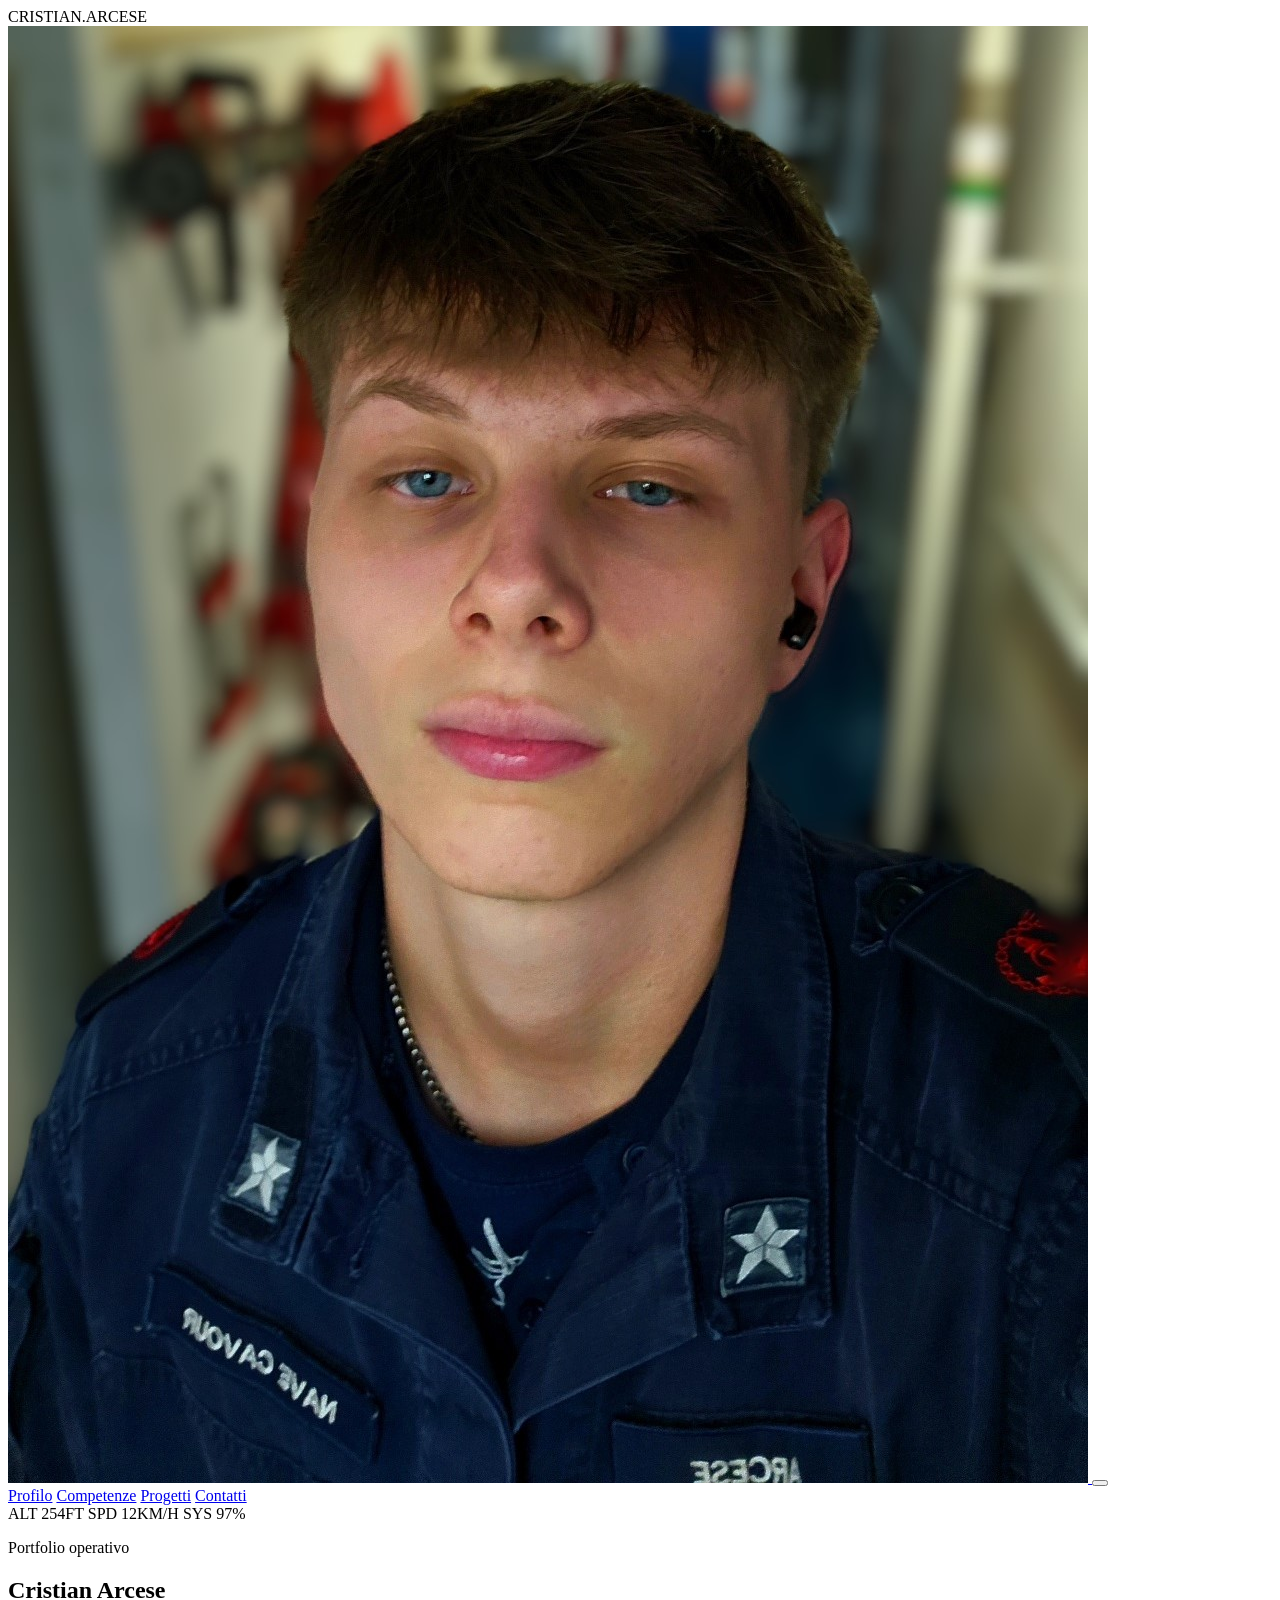
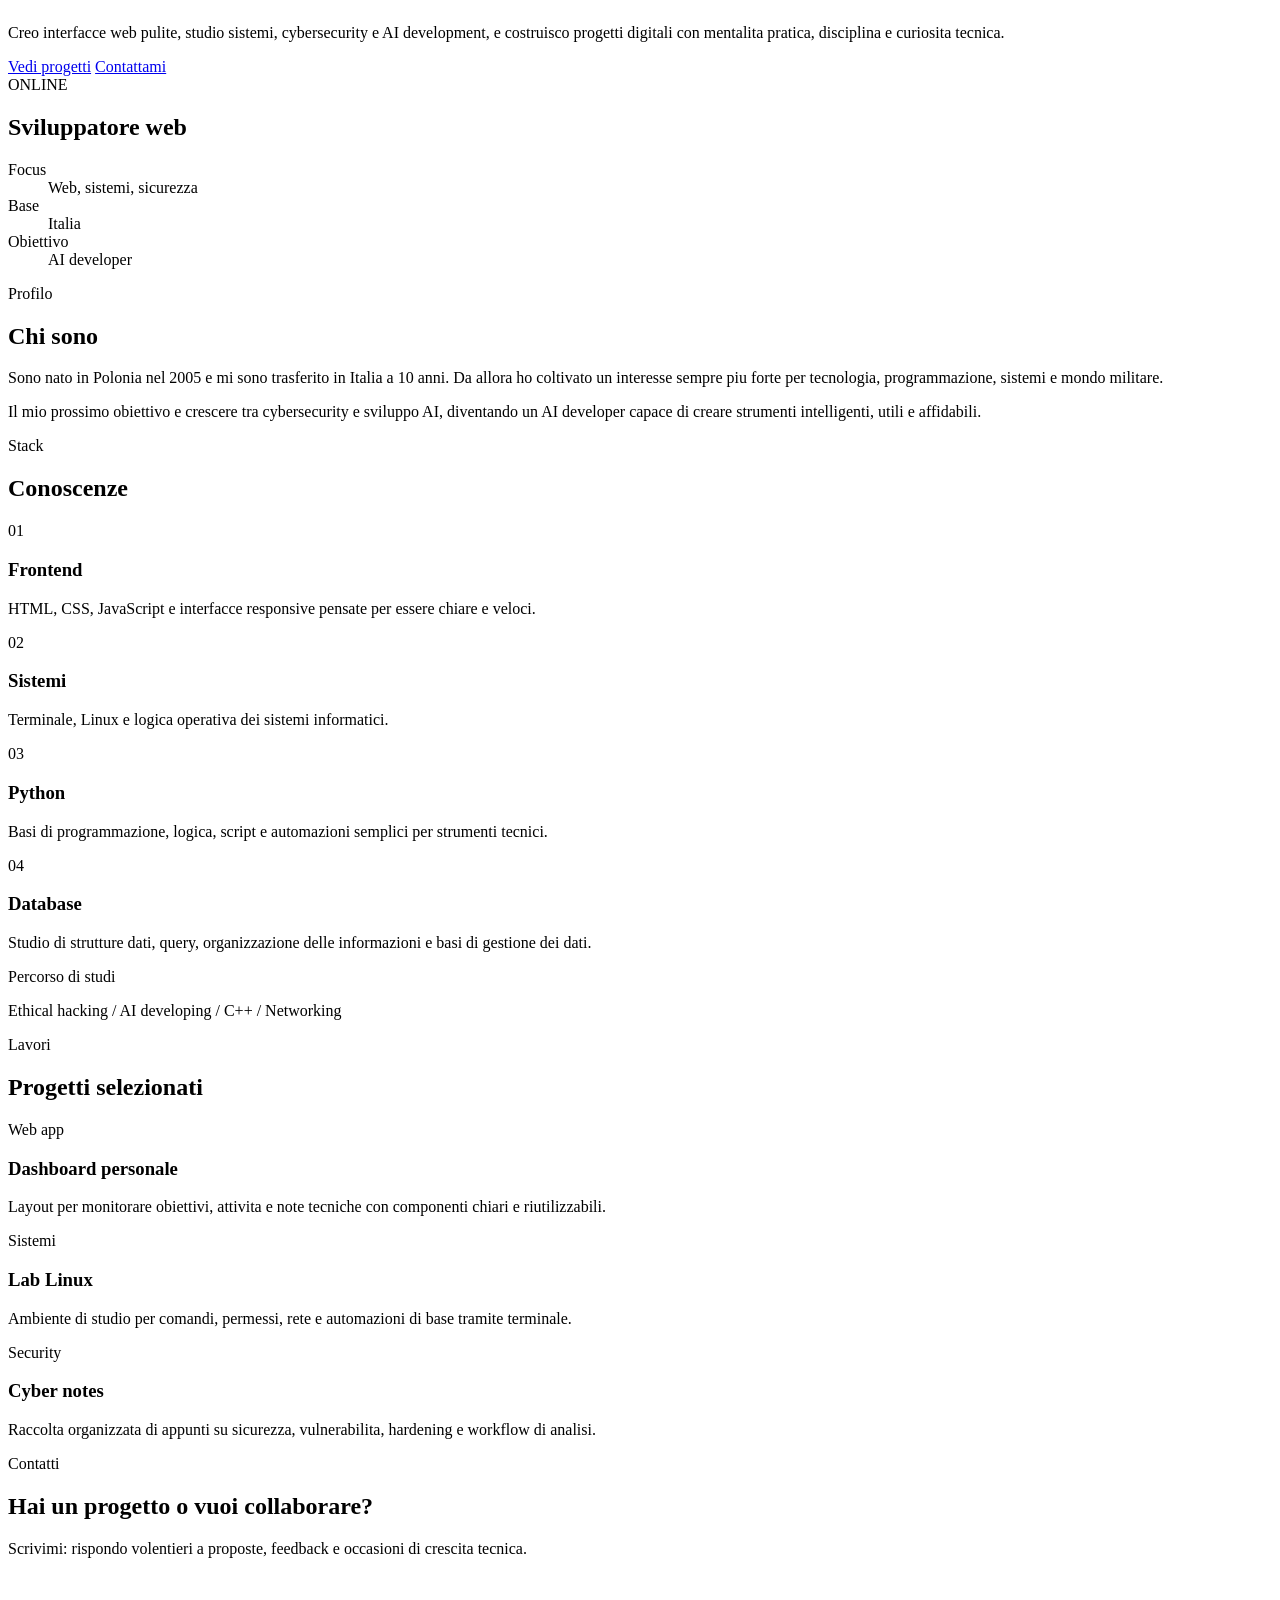
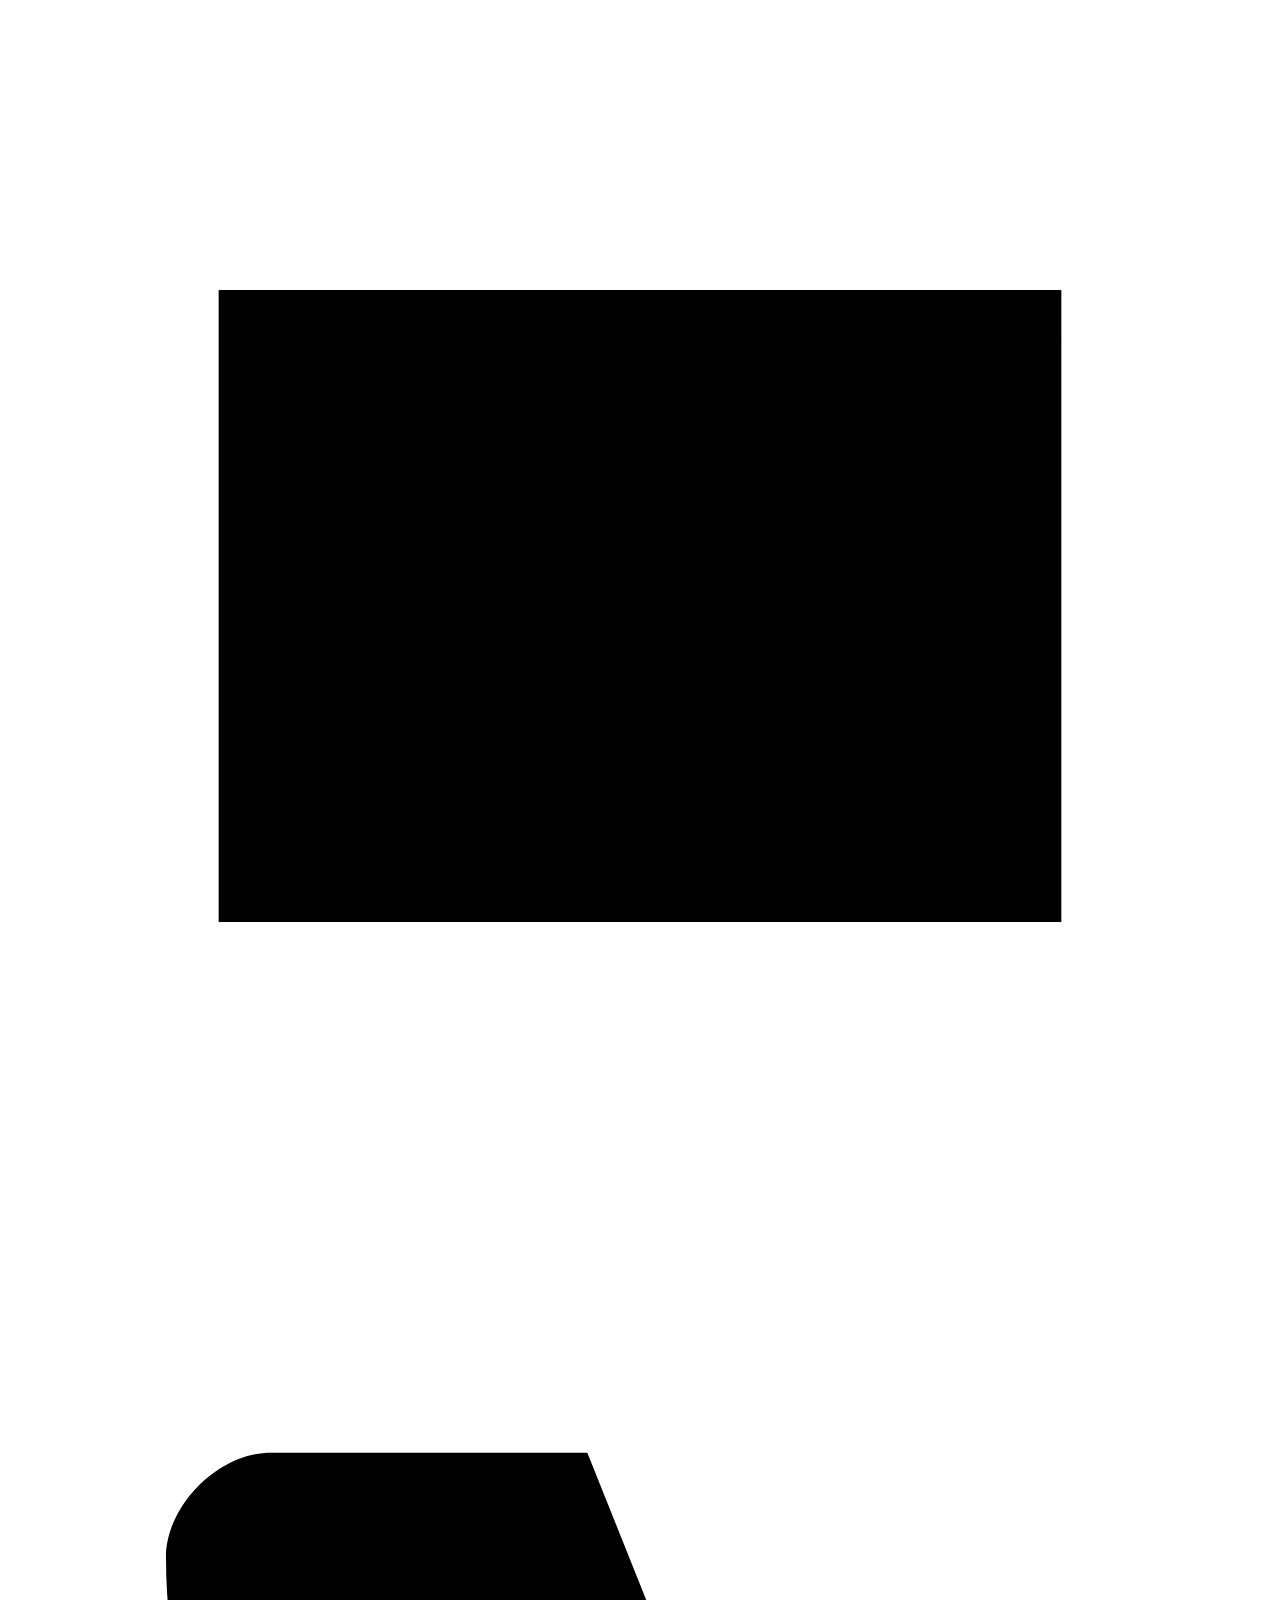
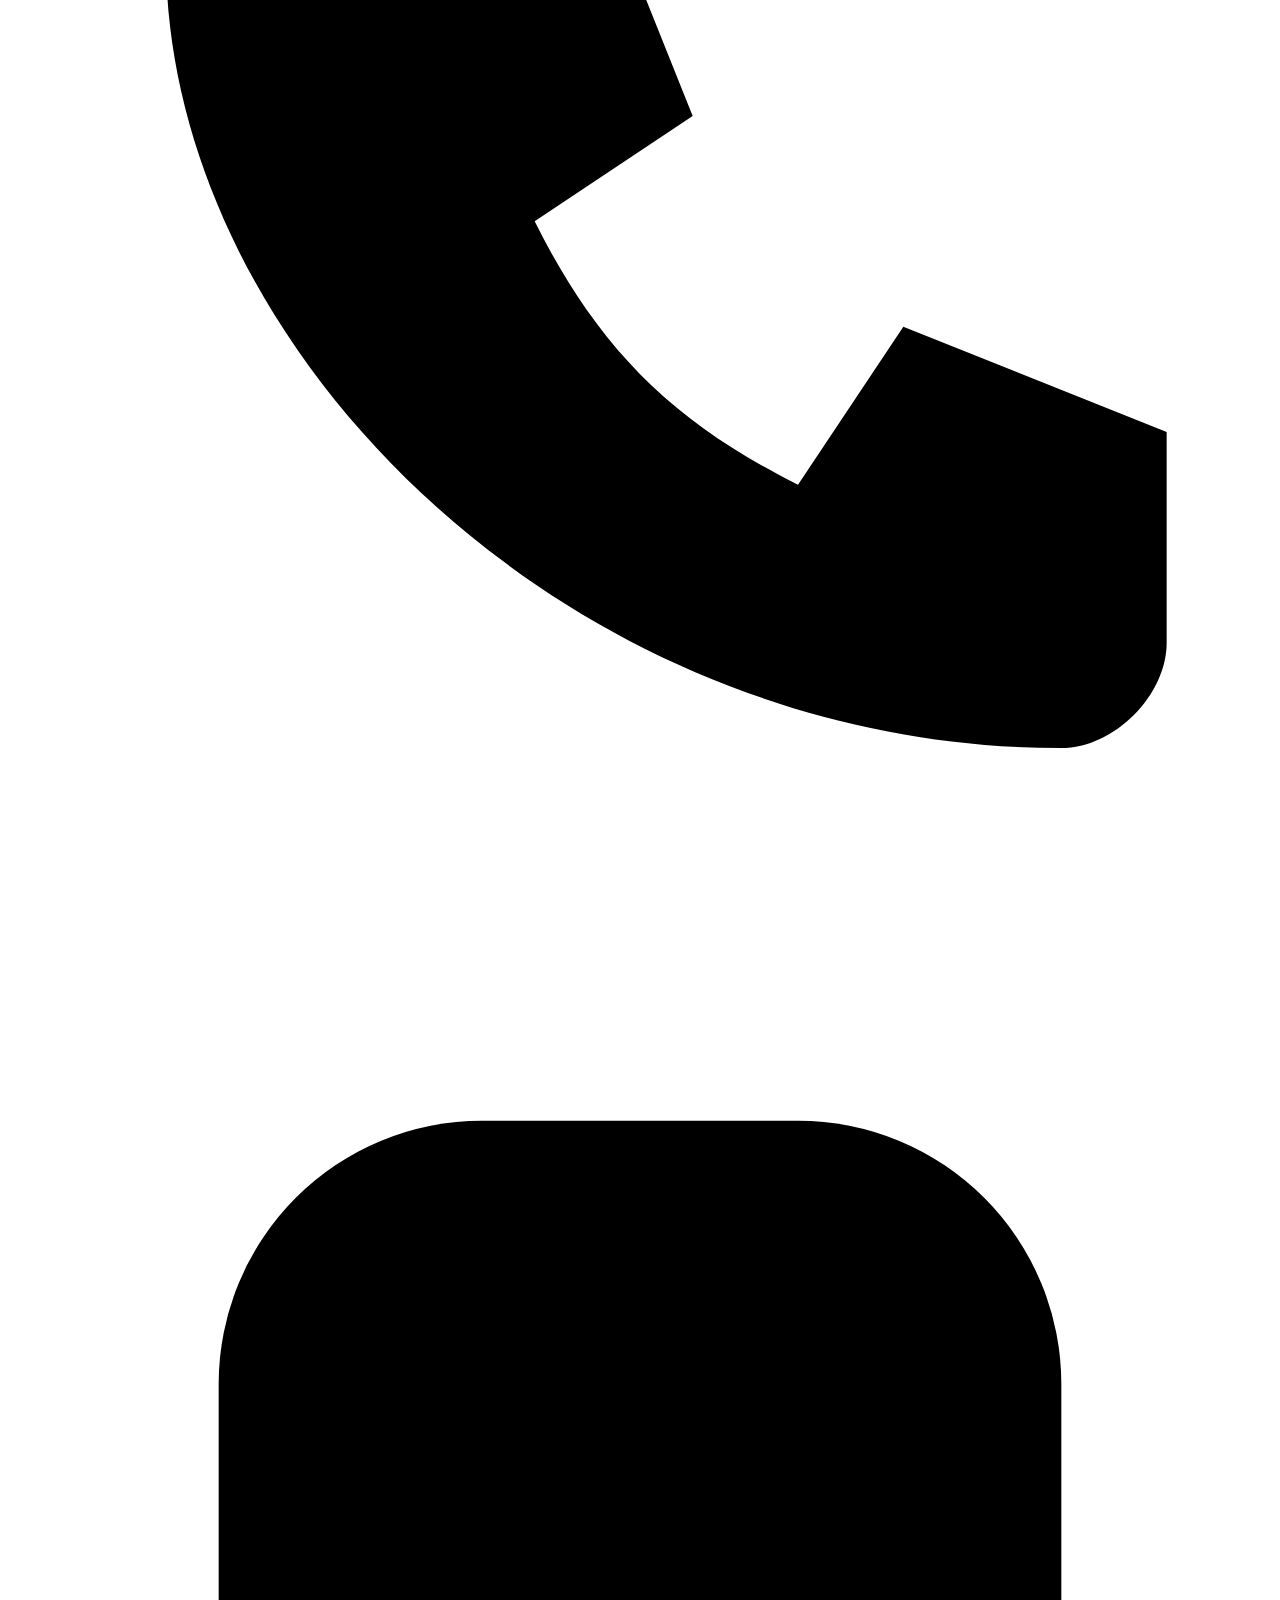
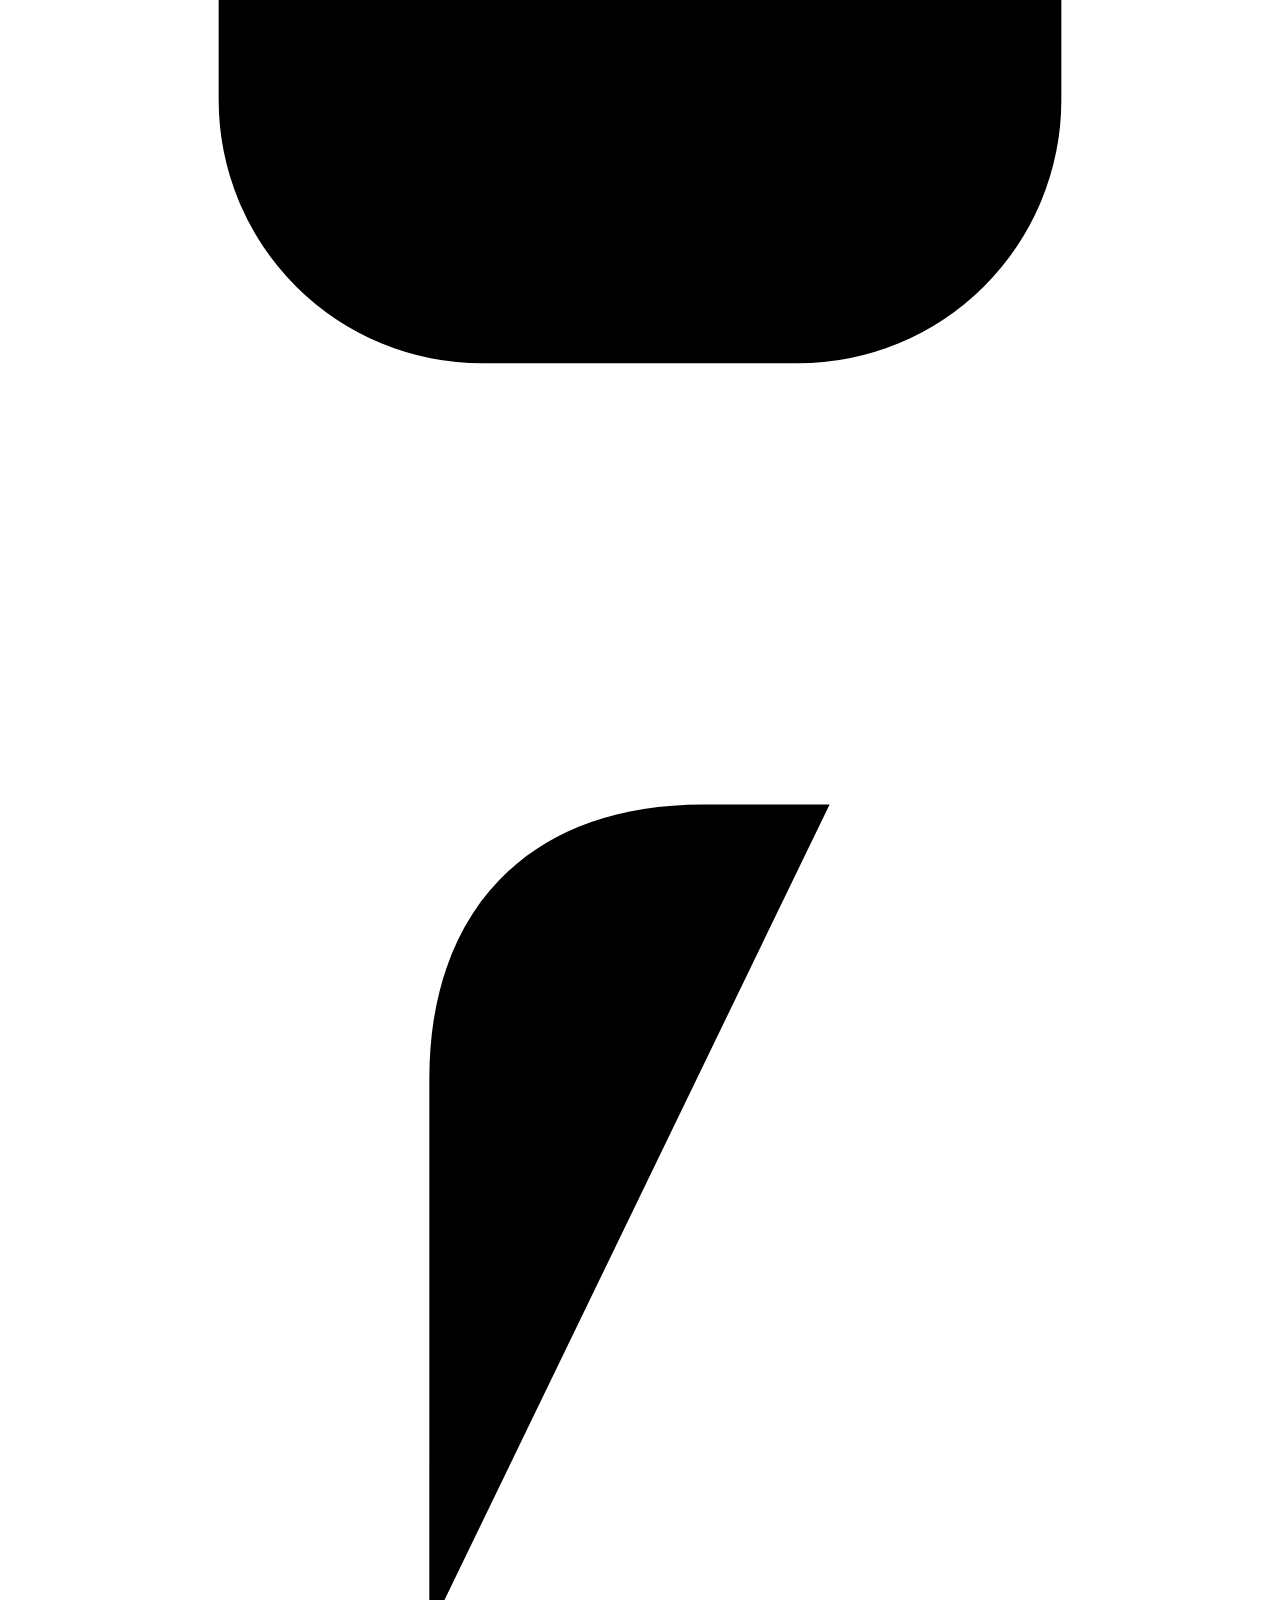
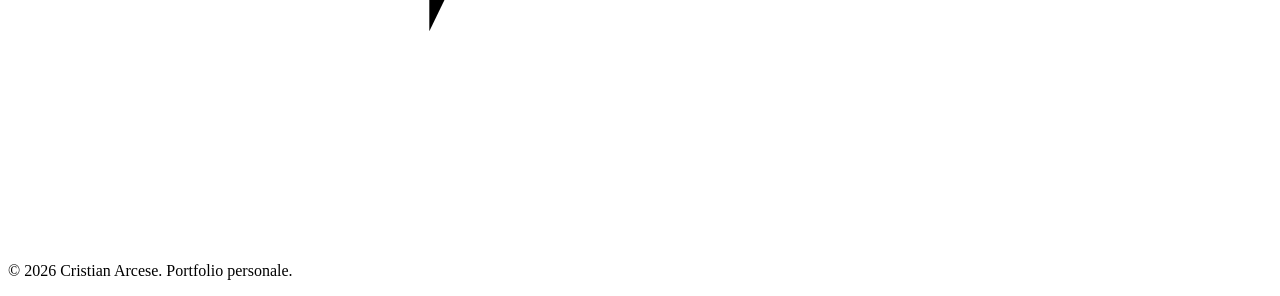
==== index.html @ 108bf274 "Add files via upload" ====
<!DOCTYPE html>
<html lang="it">
<head>
    <meta charset="UTF-8">
    <meta name="viewport" content="width=device-width, initial-scale=1.0">
    <meta name="description" content="Portfolio di Cristian Arcese: sviluppo web, cybersecurity, sistemi e progetti digitali.">
    <meta name="theme-color" content="#0b0f12">
    <title>Cristian Arcese | Portfolio</title>
    <link rel="icon" href="assets/profilo1divisa.jpg" type="image/jpeg">
    <link rel="apple-touch-icon" href="assets/profilo1divisa.jpg">

    <link rel="preconnect" href="https://fonts.googleapis.com">
    <link rel="preconnect" href="https://fonts.gstatic.com" crossorigin>
    <link href="https://fonts.googleapis.com/css2?family=Inter:wght@400;500;600;700;800&family=VT323&display=swap" rel="stylesheet">
    <link rel="stylesheet" href="style.css">
</head>

<body id="top">
    <div id="loader" aria-hidden="true">
        <span class="loader-text">CRISTIAN.ARCESE</span>
    </div>

    <div class="cursor-glow" aria-hidden="true"></div>
    <div class="cursor-trail" aria-hidden="true"></div>

    <header class="header">
        <div class="container header-wrapper">
            <a href="#top" class="logo" aria-label="Torna all'inizio">
                <img src="assets/profilo1divisa.jpg" alt="Foto profilo di Cristian Arcese">
            </a>

            <button class="menu-toggle" type="button" aria-label="Apri menu" aria-expanded="false">
                <span></span>
                <span></span>
            </button>

            <nav class="header-index" aria-label="Navigazione principale">
                <a href="#about">Profilo</a>
                <a href="#skills">Competenze</a>
                <a href="#projects">Progetti</a>
                <a href="#contact">Contatti</a>
            </nav>
        </div>
    </header>

    <main>
        <section class="hero">
            <div class="drone-bg" aria-hidden="true">
                <div class="grid-lines"></div>
                <div class="scanline"></div>
            </div>

            <div class="hud-overlay" aria-hidden="true">
                <div class="hud-corner top-left"></div>
                <div class="hud-corner top-right"></div>
                <div class="hud-corner bottom-left"></div>
                <div class="hud-corner bottom-right"></div>
                <div class="hud-reticle"></div>
                <div class="hud-data">
                    <span>ALT 254FT</span>
                    <span>SPD 12KM/H</span>
                    <span>SYS 97%</span>
                </div>
            </div>

            <div class="container hero-layout">
                <div class="hero-content reveal-left">
                    <p class="eyebrow">Portfolio operativo</p>
                    <h1>Cristian Arcese</h1>
                    <p class="hero-subtitle">
                        Creo interfacce web pulite, studio sistemi, cybersecurity e AI development, e costruisco progetti digitali
                        con mentalita pratica, disciplina e curiosita tecnica.
                    </p>

                    <div class="hero-actions">
                        <a class="button primary" href="#projects">Vedi progetti</a>
                        <a class="button secondary" href="mailto:cristian.arcese@libero.it">Contattami</a>
                    </div>
                </div>

                <aside class="mission-panel reveal-right" aria-label="Scheda profilo">
                    <div class="panel-top">
                        <span class="status-dot"></span>
                        <span>ONLINE</span>
                    </div>
                    <h2 id="typing">Sviluppatore web</h2>
                    <dl>
                        <div>
                            <dt>Focus</dt>
                            <dd>Web, sistemi, sicurezza</dd>
                        </div>
                        <div>
                            <dt>Base</dt>
                            <dd>Italia</dd>
                        </div>
                        <div>
                            <dt>Obiettivo</dt>
                            <dd>AI developer</dd>
                        </div>
                    </dl>
                </aside>
            </div>
        </section>

        <section id="about" class="about section-band">
            <div class="container two-column">
                <div class="section-heading reveal-left">
                    <p class="eyebrow">Profilo</p>
                    <h2>Chi sono</h2>
                </div>

                <div class="section-copy reveal-right">
                    <p>
                        Sono nato in Polonia nel 2005 e mi sono trasferito in Italia a 10 anni. Da allora ho coltivato
                        un interesse sempre piu forte per tecnologia, programmazione, sistemi e mondo militare.
                    </p>
                    <p>
                        Il mio prossimo obiettivo e crescere tra cybersecurity e sviluppo AI, diventando un AI developer
                        capace di creare strumenti intelligenti, utili e affidabili.
                    </p>
                </div>
            </div>
        </section>

        <section id="skills" class="skills">
            <div class="container">
                <div class="section-heading centered reveal">
                    <p class="eyebrow">Stack</p>
                    <h2>Conoscenze</h2>
                </div>

                <div class="skills-grid">
                    <article class="skill-card reveal-left">
                        <span>01</span>
                        <h3>Frontend</h3>
                        <p>HTML, CSS, JavaScript e interfacce responsive pensate per essere chiare e veloci.</p>
                    </article>

                    <article class="skill-card reveal">
                        <span>02</span>
                        <h3>Sistemi</h3>
                        <p>Terminale, Linux e logica operativa dei sistemi informatici.</p>
                    </article>

                    <article class="skill-card reveal-right">
                        <span>03</span>
                        <h3>Python</h3>
                        <p>Basi di programmazione, logica, script e automazioni semplici per strumenti tecnici.</p>
                    </article>

                    <article class="skill-card reveal-right">
                        <span>04</span>
                        <h3>Database</h3>
                        <p>Studio di strutture dati, query, organizzazione delle informazioni e basi di gestione dei dati.</p>
                    </article>
                </div>

                <div class="learning-strip reveal">
                    <span>Percorso di studi</span>
                    <p>Ethical hacking / AI developing / C++ / Networking</p>
                </div>
            </div>
        </section>

        <section id="projects" class="projects section-band">
            <div class="container">
                <div class="section-heading reveal-left">
                    <p class="eyebrow">Lavori</p>
                    <h2>Progetti selezionati</h2>
                </div>

                <div class="project-grid">
                    <article class="project-card reveal-left">
                        <div class="project-visual visual-dashboard" aria-hidden="true"></div>
                        <div class="project-body">
                            <span>Web app</span>
                            <h3>Dashboard personale</h3>
                            <p>Layout per monitorare obiettivi, attivita e note tecniche con componenti chiari e riutilizzabili.</p>
                        </div>
                    </article>

                    <article class="project-card reveal">
                        <div class="project-visual visual-terminal" aria-hidden="true"></div>
                        <div class="project-body">
                            <span>Sistemi</span>
                            <h3>Lab Linux</h3>
                            <p>Ambiente di studio per comandi, permessi, rete e automazioni di base tramite terminale.</p>
                        </div>
                    </article>

                    <article class="project-card reveal-right">
                        <div class="project-visual visual-security" aria-hidden="true"></div>
                        <div class="project-body">
                            <span>Security</span>
                            <h3>Cyber notes</h3>
                            <p>Raccolta organizzata di appunti su sicurezza, vulnerabilita, hardening e workflow di analisi.</p>
                        </div>
                    </article>
                </div>
            </div>
        </section>

        <section id="contact" class="contact">
            <div class="container contact-layout reveal">
                <div>
                    <p class="eyebrow">Contatti</p>
                    <h2>Hai un progetto o vuoi collaborare?</h2>
                    <p>Scrivimi: rispondo volentieri a proposte, feedback e occasioni di crescita tecnica.</p>
                </div>

                <div class="contact-actions">
                    <a class="button icon-button primary" href="mailto:cristian.arcese@libero.it" aria-label="Email">
                        <svg viewBox="0 0 24 24" aria-hidden="true">
                            <path d="M4 6h16v12H4z"></path>
                            <path d="m4 7 8 6 8-6"></path>
                        </svg>
                    </a>
                    <a class="button icon-button secondary" href="tel:+393271655353" aria-label="Telefono">
                        <svg viewBox="0 0 24 24" aria-hidden="true">
                            <path d="M7 4h4l2 5-3 2c1.2 2.4 2.6 3.8 5 5l2-3 5 2v4c0 1-1 2-2 2C10.6 21 3 13.4 3 6c0-1 1-2 2-2h2z"></path>
                        </svg>
                    </a>
                    <a class="button icon-button instagram" href="https://www.instagram.com/cristian.arcese" target="_blank" rel="noopener noreferrer" aria-label="Instagram">
                        <svg viewBox="0 0 24 24" aria-hidden="true">
                            <rect x="4" y="4" width="16" height="16" rx="5"></rect>
                            <circle cx="12" cy="12" r="3.5"></circle>
                            <path d="M17 7.1v.1"></path>
                        </svg>
                    </a>
                    <a class="button icon-button fiverr" href="https://it.fiverr.com/s/38X2G4Y" target="_blank" rel="noopener noreferrer" aria-label="Fiverr">
                        <svg viewBox="0 0 24 24" aria-hidden="true">
                            <path d="M8 20V9.5c0-3.1 1.8-5.2 5.2-5.2h2.4"></path>
                            <path d="M6 10h8"></path>
                            <path d="M15.5 10v10"></path>
                            <path d="M15.5 6.2v.1"></path>
                        </svg>
                    </a>
                </div>
            </div>
        </section>
    </main>

    <footer class="footer">
        <div class="container">
            <p>&copy; 2026 Cristian Arcese. Portfolio personale.</p>
        </div>
    </footer>

    <script src="script.js"></script>
</body>
</html>
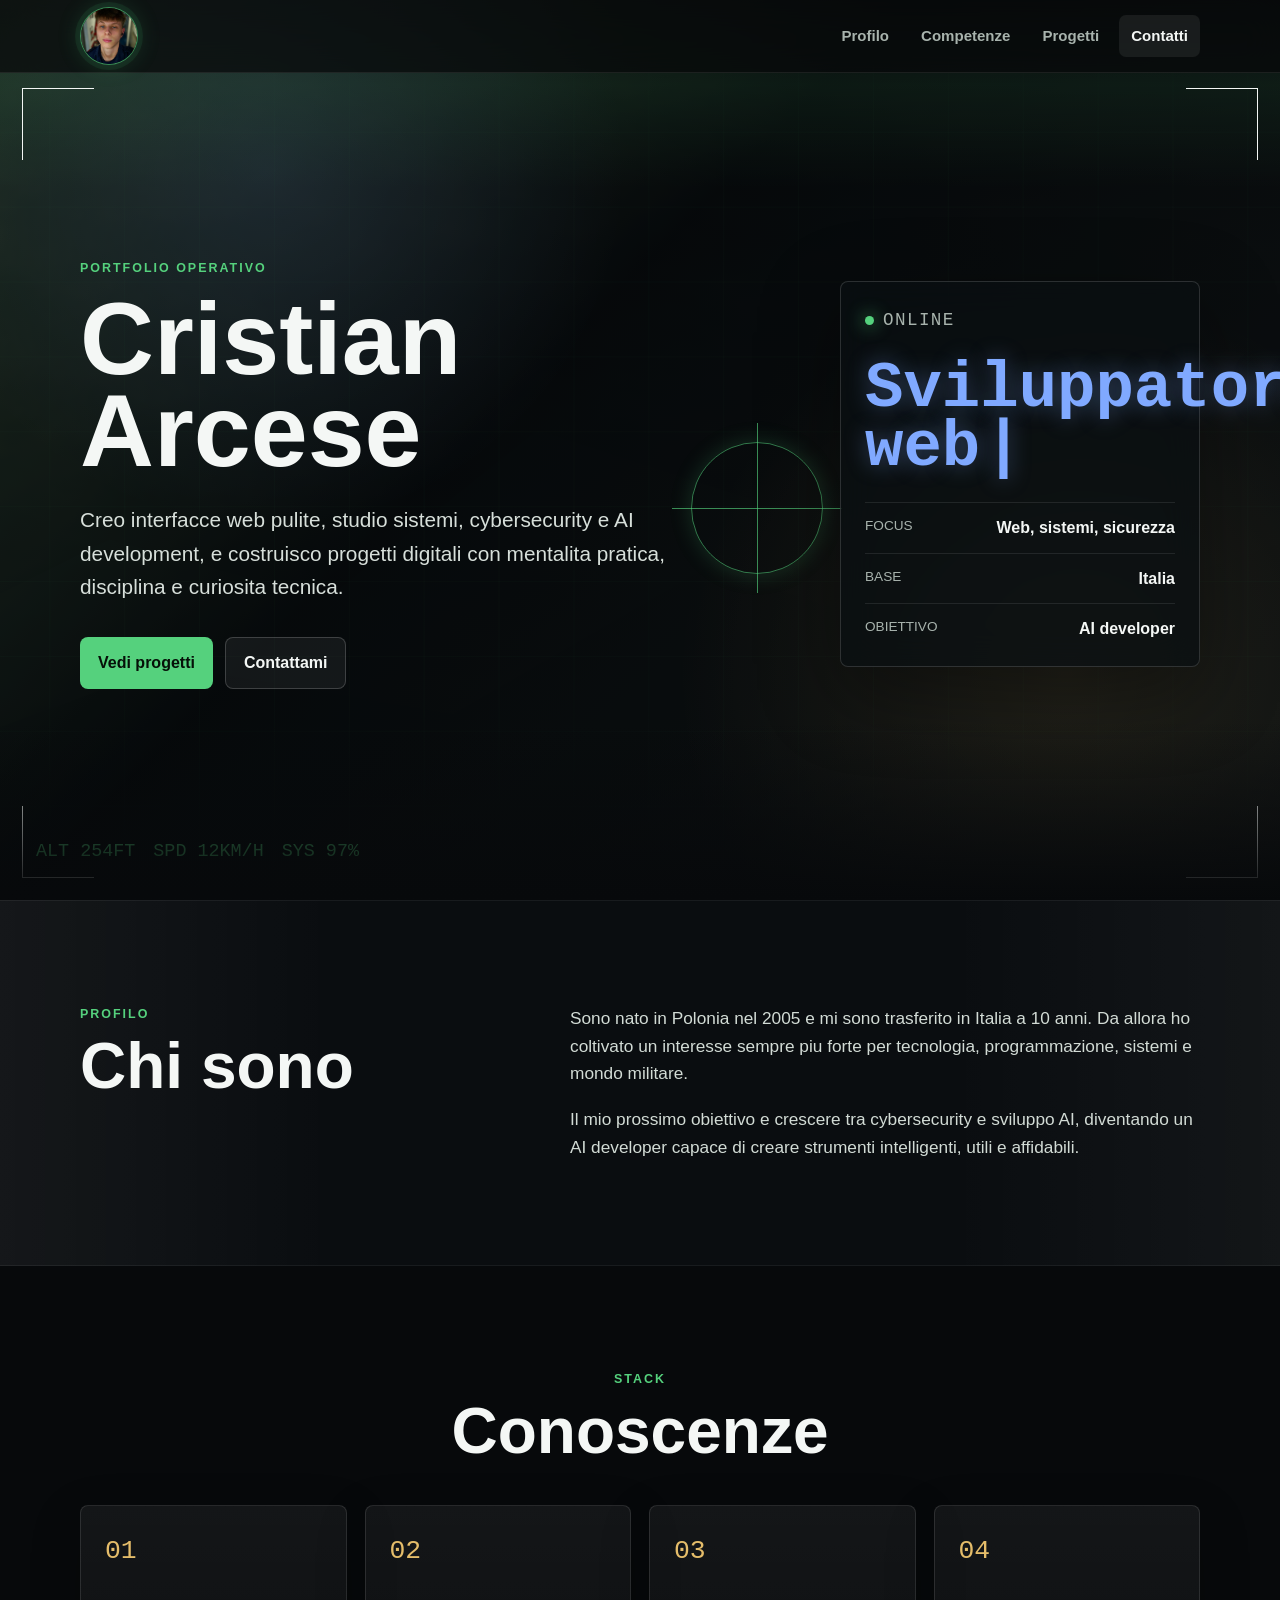
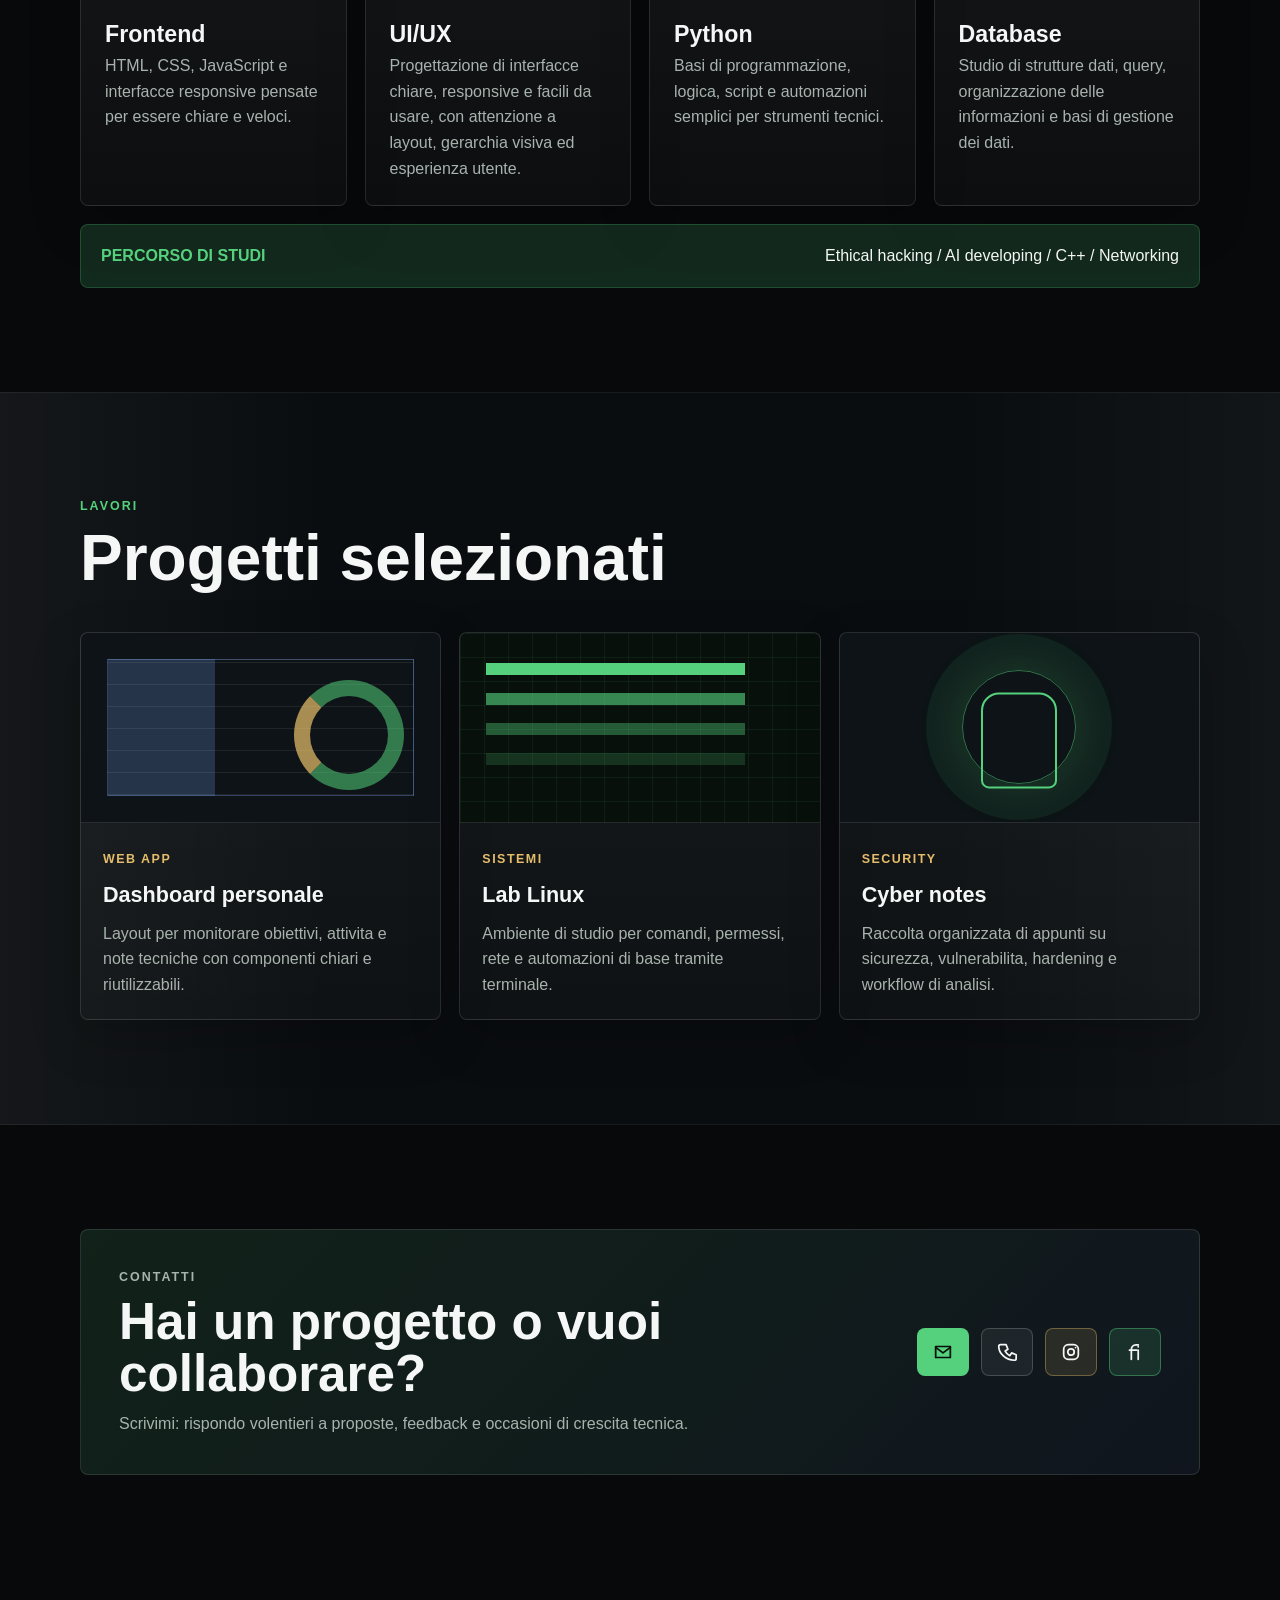
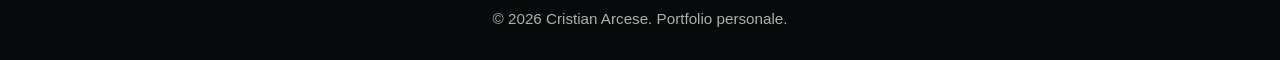
==== commit 9128320d: "Update 1 index.html" ====
--- a/index.html
+++ b/index.html
@@ -138,8 +138,8 @@
 
                     <article class="skill-card reveal">
                         <span>02</span>
-                        <h3>Sistemi</h3>
-                        <p>Terminale, Linux e logica operativa dei sistemi informatici.</p>
+                        <h3>UI/UX</h3>
+                        <p>Progettazione di interfacce chiare, responsive e facili da usare, con attenzione a layout, gerarchia visiva ed esperienza utente.</p>
                     </article>
 
                     <article class="skill-card reveal-right">
--- a/style.css
+++ b/style.css
@@ -0,0 +1,918 @@
+:root {
+    --bg: #07090b;
+    --panel: #10161a;
+    --panel-strong: #151d22;
+    --text: #f4f7f5;
+    --muted: #a8b3ad;
+    --green: #55d17d;
+    --green-soft: rgba(85, 209, 125, 0.16);
+    --blue: #80a9ff;
+    --amber: #e5bd6a;
+    --line: rgba(255, 255, 255, 0.11);
+    --shadow: 0 24px 80px rgba(0, 0, 0, 0.36);
+}
+
+* {
+    box-sizing: border-box;
+    margin: 0;
+    padding: 0;
+}
+
+html {
+    scroll-behavior: smooth;
+}
+
+body {
+    background: var(--bg);
+    color: var(--text);
+    font-family: "Inter", Arial, sans-serif;
+    line-height: 1.6;
+    overflow-x: hidden;
+}
+
+body.menu-open {
+    overflow: hidden;
+}
+
+a {
+    color: inherit;
+}
+
+::selection {
+    background: var(--green);
+    color: #061008;
+}
+
+::-webkit-scrollbar {
+    width: 10px;
+}
+
+::-webkit-scrollbar-track {
+    background: #090c0f;
+}
+
+::-webkit-scrollbar-thumb {
+    background: #2f4036;
+    border-radius: 999px;
+}
+
+.container {
+    width: min(1120px, calc(100% - 40px));
+    margin: 0 auto;
+}
+
+#loader {
+    position: fixed;
+    inset: 0;
+    z-index: 9999;
+    display: grid;
+    place-items: center;
+    background: #07090b;
+    transition: opacity 0.45s ease, visibility 0.45s ease;
+}
+
+#loader.hidden {
+    opacity: 0;
+    visibility: hidden;
+    pointer-events: none;
+}
+
+.loader-text {
+    color: var(--green);
+    font-family: "VT323", monospace;
+    font-size: clamp(2.2rem, 8vw, 5rem);
+    letter-spacing: 0.08em;
+    text-shadow: 0 0 22px rgba(85, 209, 125, 0.5);
+    animation: pulse 0.95s infinite;
+}
+
+@keyframes pulse {
+    50% {
+        opacity: 0.35;
+    }
+}
+
+.header {
+    position: fixed;
+    top: 0;
+    left: 0;
+    width: 100%;
+    z-index: 1000;
+    border-bottom: 1px solid rgba(255, 255, 255, 0.08);
+    background: rgba(7, 9, 11, 0.72);
+    backdrop-filter: blur(18px);
+}
+
+.header-wrapper {
+    min-height: 72px;
+    display: flex;
+    align-items: center;
+    justify-content: space-between;
+    gap: 24px;
+}
+
+.logo {
+    width: 58px;
+    height: 58px;
+    display: block;
+    overflow: hidden;
+    border: 1px solid rgba(85, 209, 125, 0.6);
+    border-radius: 50%;
+    background: rgba(85, 209, 125, 0.08);
+    text-decoration: none;
+    box-shadow:
+        0 0 0 5px rgba(85, 209, 125, 0.08),
+        0 0 24px rgba(85, 209, 125, 0.2);
+    transition: transform 0.2s ease, border-color 0.2s ease, box-shadow 0.2s ease;
+}
+
+.logo:hover {
+    transform: translateY(-2px);
+    border-color: rgba(128, 169, 255, 0.78);
+    box-shadow:
+        0 0 0 5px rgba(128, 169, 255, 0.08),
+        0 0 28px rgba(128, 169, 255, 0.26);
+}
+
+.logo img {
+    width: 100%;
+    height: 100%;
+    display: block;
+    object-fit: cover;
+    object-position: 50% 24%;
+}
+
+.header-index {
+    display: flex;
+    align-items: center;
+    gap: 8px;
+}
+
+.header-index a {
+    border-radius: 7px;
+    color: var(--muted);
+    font-size: 0.94rem;
+    font-weight: 600;
+    padding: 9px 12px;
+    text-decoration: none;
+    transition: color 0.2s ease, background 0.2s ease;
+}
+
+.header-index a:hover,
+.header-index a.active {
+    background: rgba(255, 255, 255, 0.07);
+    color: var(--text);
+}
+
+.menu-toggle {
+    display: none;
+    width: 44px;
+    height: 44px;
+    border: 1px solid var(--line);
+    border-radius: 8px;
+    background: transparent;
+    color: var(--text);
+}
+
+.menu-toggle span {
+    display: block;
+    width: 18px;
+    height: 2px;
+    margin: 5px auto;
+    background: currentColor;
+    transition: transform 0.2s ease;
+}
+
+.menu-toggle[aria-expanded="true"] span:first-child {
+    transform: translateY(3.5px) rotate(45deg);
+}
+
+.menu-toggle[aria-expanded="true"] span:last-child {
+    transform: translateY(-3.5px) rotate(-45deg);
+}
+
+.hero {
+    position: relative;
+    min-height: 100vh;
+    display: grid;
+    align-items: center;
+    padding: 120px 0 72px;
+    overflow: hidden;
+    isolation: isolate;
+}
+
+.hero::after {
+    content: "";
+    position: absolute;
+    inset: auto 0 0;
+    height: 180px;
+    z-index: -1;
+    background: linear-gradient(to bottom, transparent, var(--bg));
+}
+
+.drone-bg {
+    position: absolute;
+    inset: 0;
+    z-index: -3;
+    background:
+        radial-gradient(circle at 22% 20%, rgba(128, 169, 255, 0.18), transparent 28%),
+        radial-gradient(circle at 82% 74%, rgba(229, 189, 106, 0.16), transparent 30%),
+        linear-gradient(135deg, rgba(56, 89, 66, 0.74), rgba(8, 13, 16, 0.95) 42%, rgba(21, 27, 29, 0.98)),
+        url("data:image/svg+xml,%3Csvg xmlns='http://www.w3.org/2000/svg' width='1400' height='900' viewBox='0 0 1400 900'%3E%3Cfilter id='n'%3E%3CfeTurbulence type='fractalNoise' baseFrequency='.011 .018' numOctaves='4' seed='7'/%3E%3CfeColorMatrix values='.25 0 0 0 0 .18 0 0 0 0 .09 0 0 0 0 0 0 0 .42 0'/%3E%3C/filter%3E%3Crect width='1400' height='900' filter='url(%23n)'/%3E%3Cpath d='M0 630 190 536 398 594 601 431 806 497 1035 332 1400 426v474H0z' fill='%232a332b' opacity='.55'/%3E%3Cpath d='M0 748 246 657 520 704 766 562 1006 642 1400 512v388H0z' fill='%23111916' opacity='.8'/%3E%3C/svg%3E");
+    background-size: cover;
+    background-position: center;
+    transform: scale(1.04);
+    animation: slowPan 18s ease-in-out infinite alternate;
+}
+
+.drone-bg::after {
+    content: "";
+    position: absolute;
+    inset: 0;
+    background: rgba(0, 0, 0, 0.36);
+}
+
+.grid-lines {
+    position: absolute;
+    inset: 0;
+    opacity: 0.28;
+    background-image:
+        linear-gradient(rgba(85, 209, 125, 0.13) 1px, transparent 1px),
+        linear-gradient(90deg, rgba(85, 209, 125, 0.13) 1px, transparent 1px);
+    background-size: 72px 72px;
+    mask-image: linear-gradient(to bottom, transparent, black 18%, black 75%, transparent);
+}
+
+.scanline {
+    position: absolute;
+    left: 0;
+    right: 0;
+    top: 0;
+    height: 22%;
+    background: linear-gradient(to bottom, transparent, rgba(85, 209, 125, 0.13), transparent);
+    animation: scan 5.5s linear infinite;
+}
+
+@keyframes slowPan {
+    from {
+        transform: scale(1.04) translate3d(-1%, -1%, 0);
+    }
+    to {
+        transform: scale(1.08) translate3d(1.5%, 1%, 0);
+    }
+}
+
+@keyframes scan {
+    from {
+        transform: translateY(-100%);
+    }
+    to {
+        transform: translateY(520%);
+    }
+}
+
+.hud-overlay {
+    position: absolute;
+    inset: 88px 22px 22px;
+    pointer-events: none;
+    z-index: -1;
+}
+
+.hud-corner {
+    position: absolute;
+    width: 72px;
+    height: 72px;
+    border-color: rgba(85, 209, 125, 0.55);
+}
+
+.top-left {
+    top: 0;
+    left: 0;
+    border-top: 1px solid;
+    border-left: 1px solid;
+}
+
+.top-right {
+    top: 0;
+    right: 0;
+    border-top: 1px solid;
+    border-right: 1px solid;
+}
+
+.bottom-left {
+    bottom: 0;
+    left: 0;
+    border-bottom: 1px solid;
+    border-left: 1px solid;
+}
+
+.bottom-right {
+    right: 0;
+    bottom: 0;
+    border-right: 1px solid;
+    border-bottom: 1px solid;
+}
+
+.hud-reticle {
+    position: absolute;
+    left: 54%;
+    top: 46%;
+    width: 132px;
+    height: 132px;
+    border: 1px solid rgba(85, 209, 125, 0.56);
+    border-radius: 50%;
+    box-shadow: 0 0 22px rgba(85, 209, 125, 0.18);
+    transform: translate(-50%, -50%);
+}
+
+.hud-reticle::before,
+.hud-reticle::after {
+    content: "";
+    position: absolute;
+    background: rgba(85, 209, 125, 0.65);
+}
+
+.hud-reticle::before {
+    width: 170px;
+    height: 1px;
+    left: -20px;
+    top: 50%;
+}
+
+.hud-reticle::after {
+    width: 1px;
+    height: 170px;
+    left: 50%;
+    top: -20px;
+}
+
+.hud-data {
+    position: absolute;
+    left: 14px;
+    bottom: 12px;
+    display: flex;
+    gap: 18px;
+    color: rgba(85, 209, 125, 0.78);
+    font-family: "VT323", monospace;
+    font-size: 1.15rem;
+}
+
+.hero-layout {
+    display: grid;
+    grid-template-columns: minmax(0, 1fr) 360px;
+    gap: 48px;
+    align-items: center;
+}
+
+.eyebrow {
+    color: var(--green);
+    font-size: 0.78rem;
+    font-weight: 800;
+    letter-spacing: 0.16em;
+    text-transform: uppercase;
+}
+
+.hero h1 {
+    max-width: 740px;
+    margin-top: 14px;
+    font-size: clamp(3.2rem, 8vw, 7.8rem);
+    font-weight: 800;
+    line-height: 0.9;
+}
+
+.hero-subtitle {
+    max-width: 660px;
+    margin-top: 26px;
+    color: #d7dfda;
+    font-size: clamp(1.05rem, 2vw, 1.3rem);
+}
+
+.hero-actions,
+.contact-actions {
+    display: flex;
+    flex-wrap: wrap;
+    gap: 12px;
+    margin-top: 34px;
+}
+
+.button {
+    min-height: 48px;
+    display: inline-flex;
+    align-items: center;
+    justify-content: center;
+    border-radius: 8px;
+    font-weight: 800;
+    padding: 12px 18px;
+    text-decoration: none;
+    transition: transform 0.2s ease, border-color 0.2s ease, background 0.2s ease;
+}
+
+.icon-button {
+    width: 52px;
+    min-width: 52px;
+    padding: 0;
+}
+
+.icon-button svg {
+    width: 22px;
+    height: 22px;
+    fill: none;
+    stroke: currentColor;
+    stroke-width: 1.9;
+    stroke-linecap: round;
+    stroke-linejoin: round;
+}
+
+.button:hover {
+    transform: translateY(-2px);
+}
+
+.button.primary {
+    background: var(--green);
+    color: #061008;
+}
+
+.button.secondary {
+    border: 1px solid rgba(255, 255, 255, 0.18);
+    background: rgba(255, 255, 255, 0.06);
+    color: var(--text);
+}
+
+.button.instagram {
+    border: 1px solid rgba(229, 189, 106, 0.38);
+    background: rgba(229, 189, 106, 0.12);
+    color: var(--text);
+}
+
+.button.fiverr {
+    border: 1px solid rgba(85, 209, 125, 0.42);
+    background: rgba(85, 209, 125, 0.14);
+    color: var(--text);
+}
+
+.mission-panel {
+    border: 1px solid rgba(255, 255, 255, 0.14);
+    border-radius: 8px;
+    background: rgba(10, 15, 18, 0.74);
+    box-shadow: var(--shadow);
+    padding: 24px;
+    backdrop-filter: blur(18px);
+}
+
+.panel-top {
+    display: flex;
+    align-items: center;
+    gap: 9px;
+    color: var(--muted);
+    font-family: "VT323", monospace;
+    font-size: 1.1rem;
+    letter-spacing: 0.08em;
+}
+
+.status-dot {
+    width: 9px;
+    height: 9px;
+    border-radius: 50%;
+    background: var(--green);
+    box-shadow: 0 0 18px var(--green);
+}
+
+.mission-panel h2 {
+    min-height: 100px;
+    margin: 26px 0 24px;
+    color: var(--blue);
+    font-family: "VT323", monospace;
+    font-size: clamp(2.4rem, 5vw, 4.1rem);
+    line-height: 0.92;
+    text-shadow: 0 0 22px rgba(128, 169, 255, 0.36);
+}
+
+.mission-panel h2::after {
+    content: "|";
+    margin-left: 4px;
+    animation: caret 0.7s step-end infinite;
+}
+
+@keyframes caret {
+    50% {
+        opacity: 0;
+    }
+}
+
+.mission-panel dl {
+    display: grid;
+    gap: 12px;
+}
+
+.mission-panel dl div {
+    display: flex;
+    justify-content: space-between;
+    gap: 18px;
+    border-top: 1px solid rgba(255, 255, 255, 0.09);
+    padding-top: 12px;
+}
+
+.mission-panel dt {
+    color: var(--muted);
+    font-size: 0.85rem;
+    text-transform: uppercase;
+}
+
+.mission-panel dd {
+    color: var(--text);
+    font-weight: 700;
+    text-align: right;
+}
+
+section {
+    padding: 104px 0;
+}
+
+.section-band {
+    background:
+        linear-gradient(90deg, rgba(255, 255, 255, 0.045), transparent 26%, transparent 74%, rgba(255, 255, 255, 0.035)),
+        #0a0d10;
+    border-block: 1px solid rgba(255, 255, 255, 0.06);
+}
+
+.two-column {
+    display: grid;
+    grid-template-columns: 0.8fr 1.2fr;
+    gap: 70px;
+}
+
+.section-heading h2 {
+    margin-top: 10px;
+    font-size: clamp(2.25rem, 5vw, 4.4rem);
+    line-height: 0.98;
+}
+
+.section-heading.centered {
+    max-width: 680px;
+    margin: 0 auto 42px;
+    text-align: center;
+}
+
+.section-copy {
+    display: grid;
+    gap: 18px;
+    color: #d2dbd5;
+    font-size: 1.08rem;
+}
+
+.skills-grid,
+.project-grid {
+    display: grid;
+    gap: 18px;
+}
+
+.skills-grid {
+    grid-template-columns: repeat(4, minmax(0, 1fr));
+}
+
+.project-grid {
+    grid-template-columns: repeat(3, minmax(0, 1fr));
+}
+
+.skill-card,
+.project-card {
+    border: 1px solid var(--line);
+    border-radius: 8px;
+    background: linear-gradient(180deg, rgba(255, 255, 255, 0.055), rgba(255, 255, 255, 0.025));
+    box-shadow: 0 18px 50px rgba(0, 0, 0, 0.22);
+}
+
+.skill-card {
+    min-height: 260px;
+    padding: 24px;
+}
+
+.skill-card span {
+    color: var(--amber);
+    font-family: "VT323", monospace;
+    font-size: 1.65rem;
+}
+
+.skill-card h3 {
+    margin-top: 44px;
+    font-size: 1.45rem;
+}
+
+.skill-card p,
+.project-card p,
+.contact p {
+    color: var(--muted);
+}
+
+.learning-strip {
+    display: flex;
+    align-items: center;
+    justify-content: space-between;
+    gap: 24px;
+    margin-top: 18px;
+    border: 1px solid rgba(85, 209, 125, 0.22);
+    border-radius: 8px;
+    background: var(--green-soft);
+    padding: 18px 20px;
+}
+
+.learning-strip span {
+    color: var(--green);
+    font-weight: 800;
+    text-transform: uppercase;
+}
+
+.projects .section-heading {
+    margin-bottom: 42px;
+}
+
+.project-card {
+    overflow: hidden;
+}
+
+.project-visual {
+    height: 190px;
+    position: relative;
+    overflow: hidden;
+    border-bottom: 1px solid var(--line);
+    background: #0d1316;
+}
+
+.project-visual::before,
+.project-visual::after {
+    content: "";
+    position: absolute;
+}
+
+.visual-dashboard::before {
+    inset: 26px;
+    border: 1px solid rgba(128, 169, 255, 0.32);
+    background:
+        linear-gradient(90deg, rgba(128, 169, 255, 0.22) 0 35%, transparent 35% 100%),
+        repeating-linear-gradient(0deg, rgba(255, 255, 255, 0.08) 0 1px, transparent 1px 22px);
+}
+
+.visual-dashboard::after {
+    width: 78px;
+    height: 78px;
+    right: 36px;
+    bottom: 32px;
+    border-radius: 50%;
+    border: 16px solid rgba(85, 209, 125, 0.55);
+    border-left-color: rgba(229, 189, 106, 0.72);
+}
+
+.visual-terminal {
+    background:
+        linear-gradient(rgba(85, 209, 125, 0.08) 1px, transparent 1px),
+        linear-gradient(90deg, rgba(85, 209, 125, 0.08) 1px, transparent 1px),
+        #08100c;
+    background-size: 24px 24px;
+}
+
+.visual-terminal::before {
+    left: 26px;
+    top: 30px;
+    width: 72%;
+    height: 12px;
+    background: var(--green);
+    box-shadow:
+        0 30px 0 rgba(85, 209, 125, 0.62),
+        0 60px 0 rgba(85, 209, 125, 0.38),
+        0 90px 0 rgba(85, 209, 125, 0.18);
+}
+
+.visual-security::before {
+    width: 112px;
+    height: 112px;
+    left: 50%;
+    top: 50%;
+    border: 1px solid rgba(85, 209, 125, 0.5);
+    border-radius: 50%;
+    box-shadow: 0 0 0 36px rgba(85, 209, 125, 0.08), 0 0 48px rgba(85, 209, 125, 0.16);
+    transform: translate(-50%, -50%);
+}
+
+.visual-security::after {
+    width: 72px;
+    height: 92px;
+    left: 50%;
+    top: 50%;
+    border: 2px solid var(--green);
+    border-radius: 18px 18px 8px 8px;
+    transform: translate(-50%, -36%);
+}
+
+.project-body {
+    padding: 22px;
+}
+
+.project-body span {
+    color: var(--amber);
+    font-size: 0.78rem;
+    font-weight: 800;
+    letter-spacing: 0.12em;
+    text-transform: uppercase;
+}
+
+.project-body h3 {
+    margin: 8px 0;
+    font-size: 1.35rem;
+}
+
+.contact-layout {
+    display: flex;
+    align-items: center;
+    justify-content: space-between;
+    gap: 34px;
+    border: 1px solid rgba(255, 255, 255, 0.11);
+    border-radius: 8px;
+    background: linear-gradient(135deg, rgba(85, 209, 125, 0.13), rgba(128, 169, 255, 0.08));
+    padding: 38px;
+}
+
+.contact h2 {
+    max-width: 650px;
+    margin: 8px 0 12px;
+    font-size: clamp(2rem, 4vw, 3.8rem);
+    line-height: 1;
+}
+
+.contact-actions {
+    margin-top: 0;
+    flex-shrink: 0;
+}
+
+.footer {
+    padding: 28px 0;
+    color: var(--muted);
+    font-size: 0.95rem;
+    text-align: center;
+}
+
+.cursor-glow,
+.cursor-trail {
+    position: fixed;
+    width: 220px;
+    height: 220px;
+    border-radius: 50%;
+    pointer-events: none;
+    transform: translate(-50%, -50%);
+    z-index: 800;
+    opacity: 0;
+}
+
+.cursor-glow {
+    background: radial-gradient(circle, rgba(85, 209, 125, 0.16), transparent 70%);
+    filter: blur(50px);
+}
+
+.cursor-trail {
+    background: radial-gradient(circle, rgba(128, 169, 255, 0.12), transparent 70%);
+    filter: blur(60px);
+    transition: opacity 0.2s ease;
+}
+
+.reveal,
+.reveal-left,
+.reveal-right {
+    opacity: 0;
+    transition: opacity 0.75s ease, transform 0.75s ease;
+}
+
+.reveal {
+    transform: translateY(34px);
+}
+
+.reveal-left {
+    transform: translateX(-34px);
+}
+
+.reveal-right {
+    transform: translateX(34px);
+}
+
+.reveal.active,
+.reveal-left.active,
+.reveal-right.active {
+    opacity: 1;
+    transform: translate(0, 0);
+}
+
+@media (max-width: 880px) {
+    .menu-toggle {
+        display: block;
+    }
+
+    .header-index {
+        position: fixed;
+        top: 72px;
+        left: 0;
+        right: 0;
+        display: grid;
+        gap: 0;
+        padding: 12px 20px 20px;
+        border-bottom: 1px solid var(--line);
+        background: rgba(7, 9, 11, 0.97);
+        transform: translateY(-130%);
+        transition: transform 0.25s ease;
+    }
+
+    .header-index.open {
+        transform: translateY(0);
+    }
+
+    .header-index a {
+        padding: 14px 4px;
+    }
+
+    .hero {
+        min-height: auto;
+        padding-top: 118px;
+    }
+
+    .hero-layout,
+    .two-column,
+    .skills-grid,
+    .project-grid {
+        grid-template-columns: 1fr;
+    }
+
+    .mission-panel {
+        max-width: 520px;
+    }
+
+    .hud-data {
+        flex-direction: column;
+        gap: 4px;
+    }
+
+    .contact-layout,
+    .learning-strip {
+        align-items: flex-start;
+        flex-direction: column;
+    }
+}
+
+@media (min-width: 881px) and (max-width: 1080px) {
+    .skills-grid {
+        grid-template-columns: repeat(2, minmax(0, 1fr));
+    }
+}
+
+@media (max-width: 560px) {
+    .container {
+        width: min(100% - 28px, 1120px);
+    }
+
+    .hero {
+        padding-bottom: 56px;
+    }
+
+    .hero-actions,
+    .contact-actions {
+        width: 100%;
+    }
+
+    .button {
+        width: 100%;
+    }
+
+    .contact-actions .icon-button {
+        width: 52px;
+    }
+
+    .mission-panel,
+    .contact-layout {
+        padding: 22px;
+    }
+
+    section {
+        padding: 74px 0;
+    }
+
+    .hud-overlay {
+        inset: 80px 12px 12px;
+    }
+
+    .hud-reticle {
+        width: 96px;
+        height: 96px;
+    }
+
+    .hud-corner {
+        width: 46px;
+        height: 46px;
+    }
+}
+
+@media (prefers-reduced-motion: reduce) {
+    *,
+    *::before,
+    *::after {
+        scroll-behavior: auto !important;
+        animation-duration: 0.01ms !important;
+        animation-iteration-count: 1 !important;
+        transition-duration: 0.01ms !important;
+    }
+}
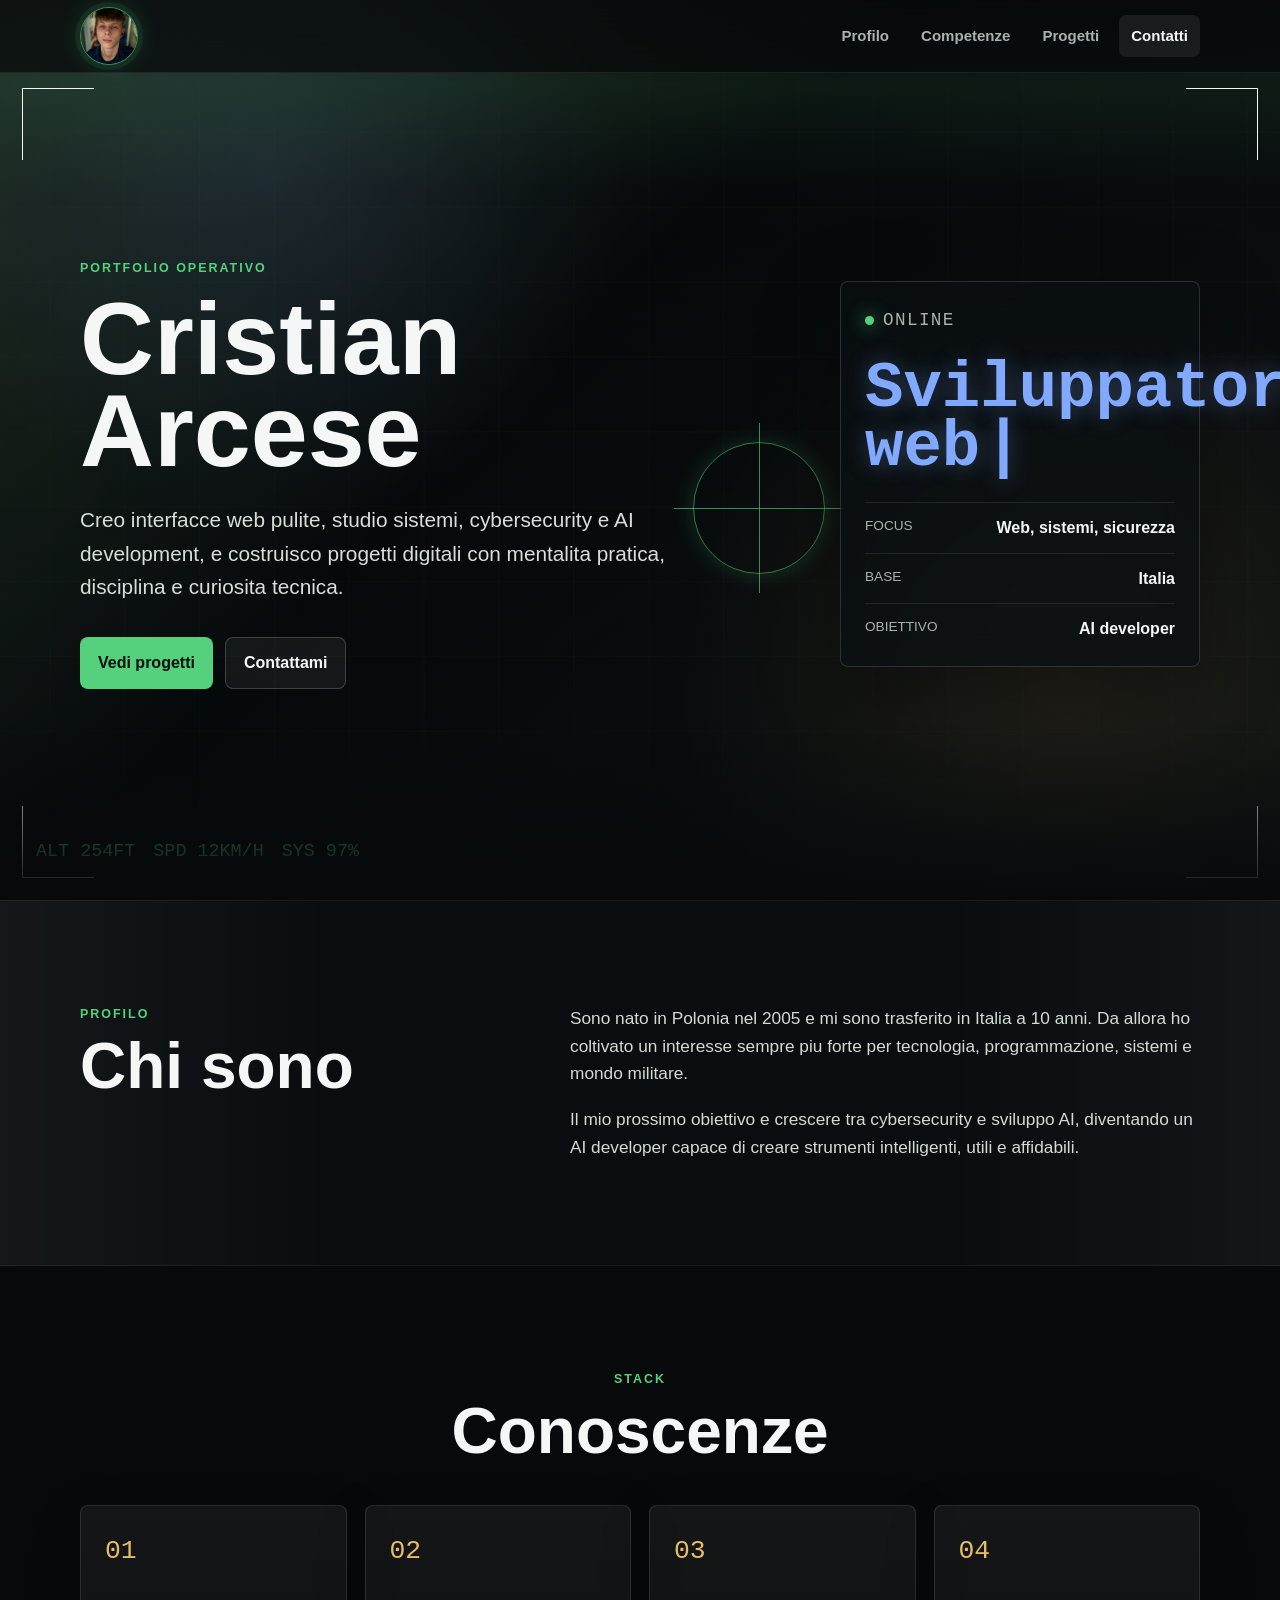
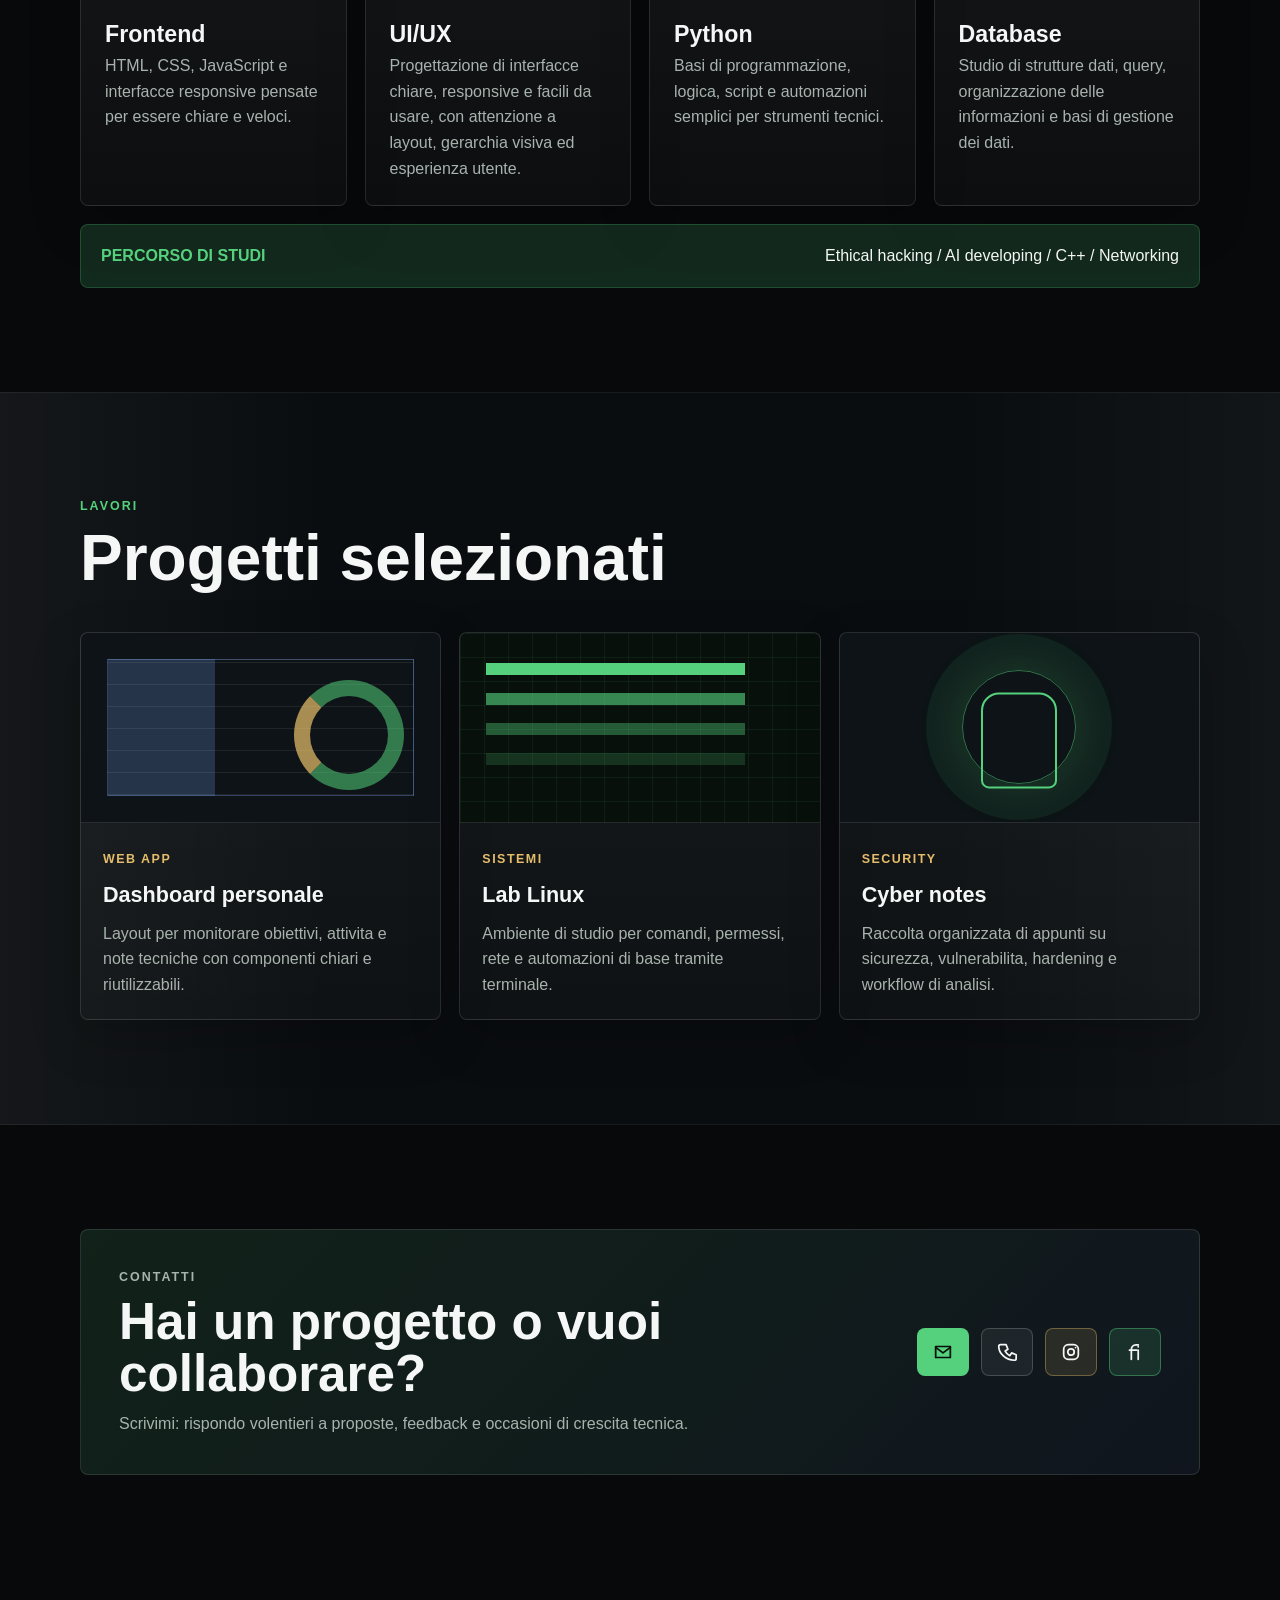
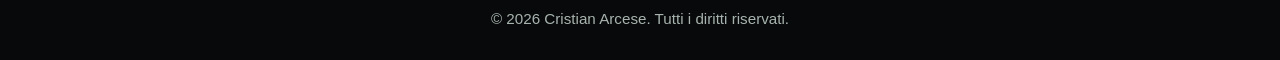
==== commit 07e6473b: "Add files via upload" ====
--- a/index.html
+++ b/index.html
@@ -242,7 +242,7 @@
 
     <footer class="footer">
         <div class="container">
-            <p>&copy; 2026 Cristian Arcese. Portfolio personale.</p>
+            <p>&copy; 2026 Cristian Arcese. Tutti i diritti riservati.</p>
         </div>
     </footer>
 
